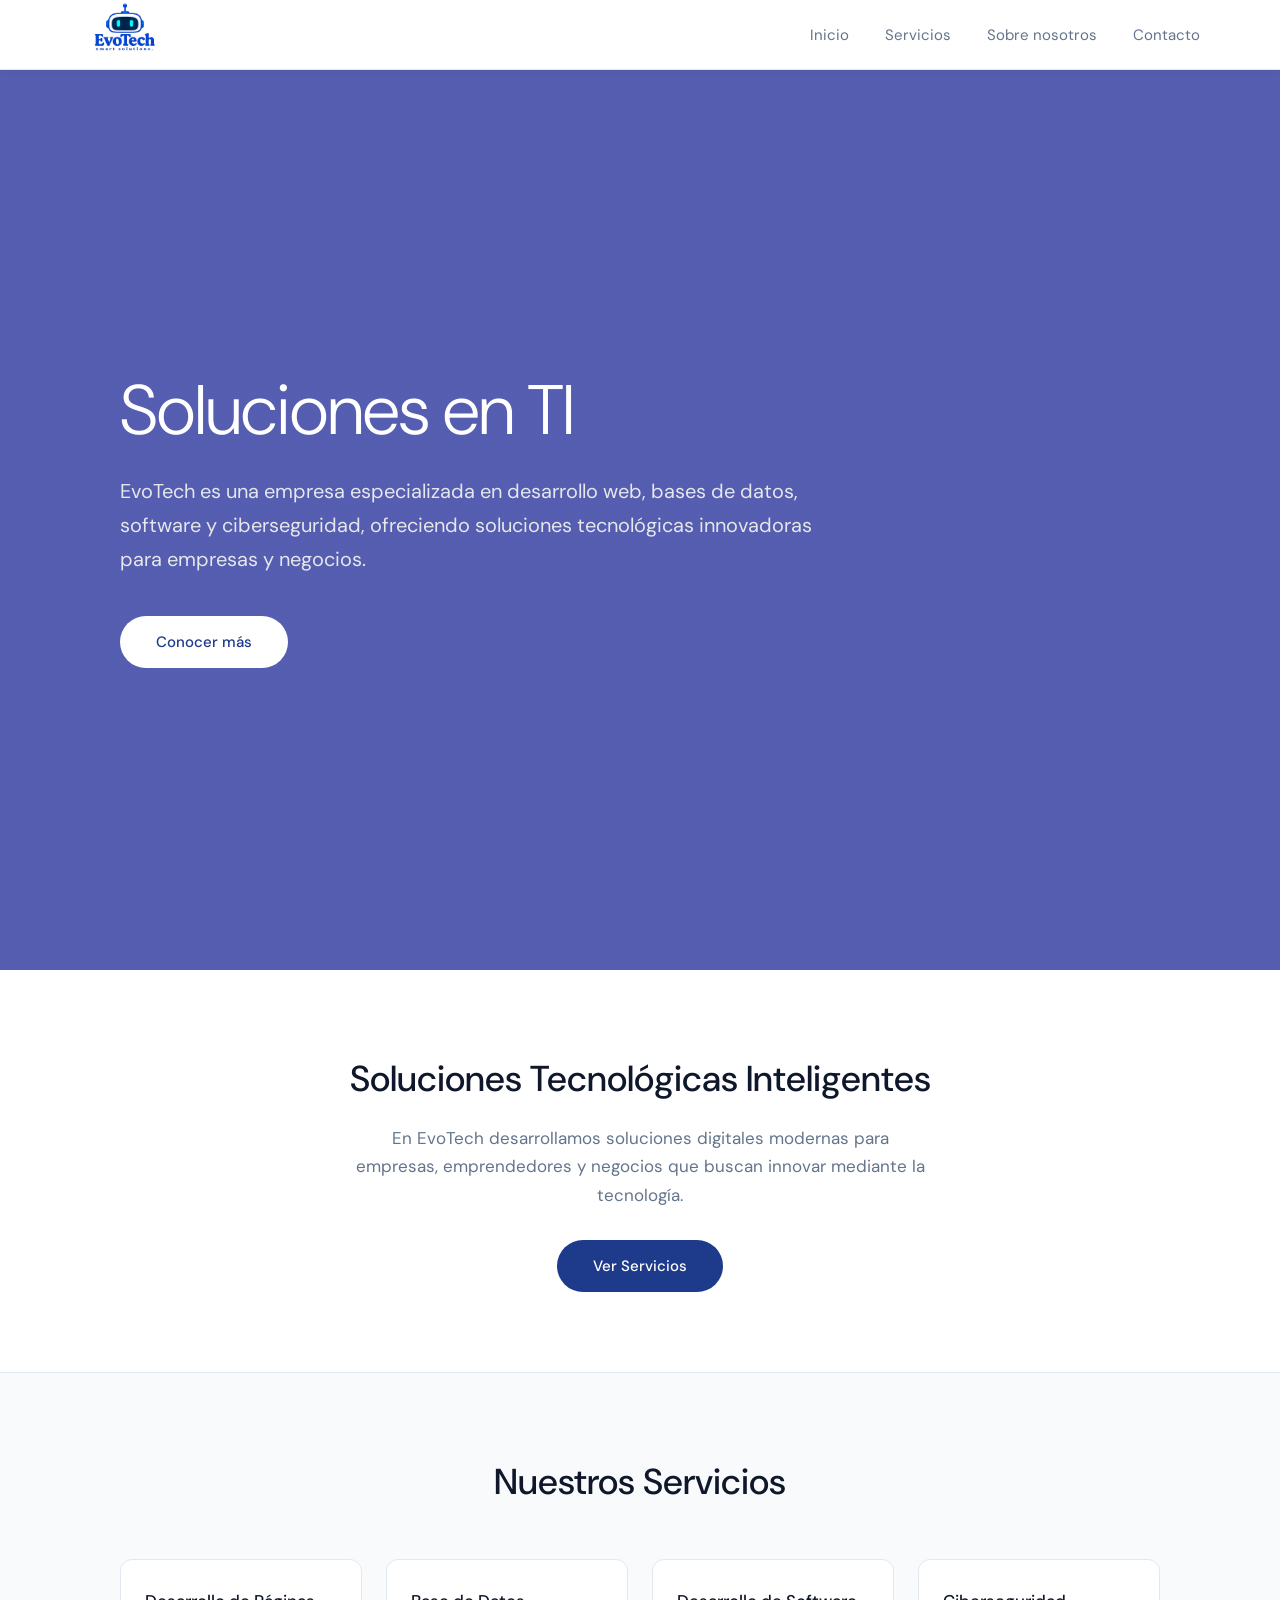
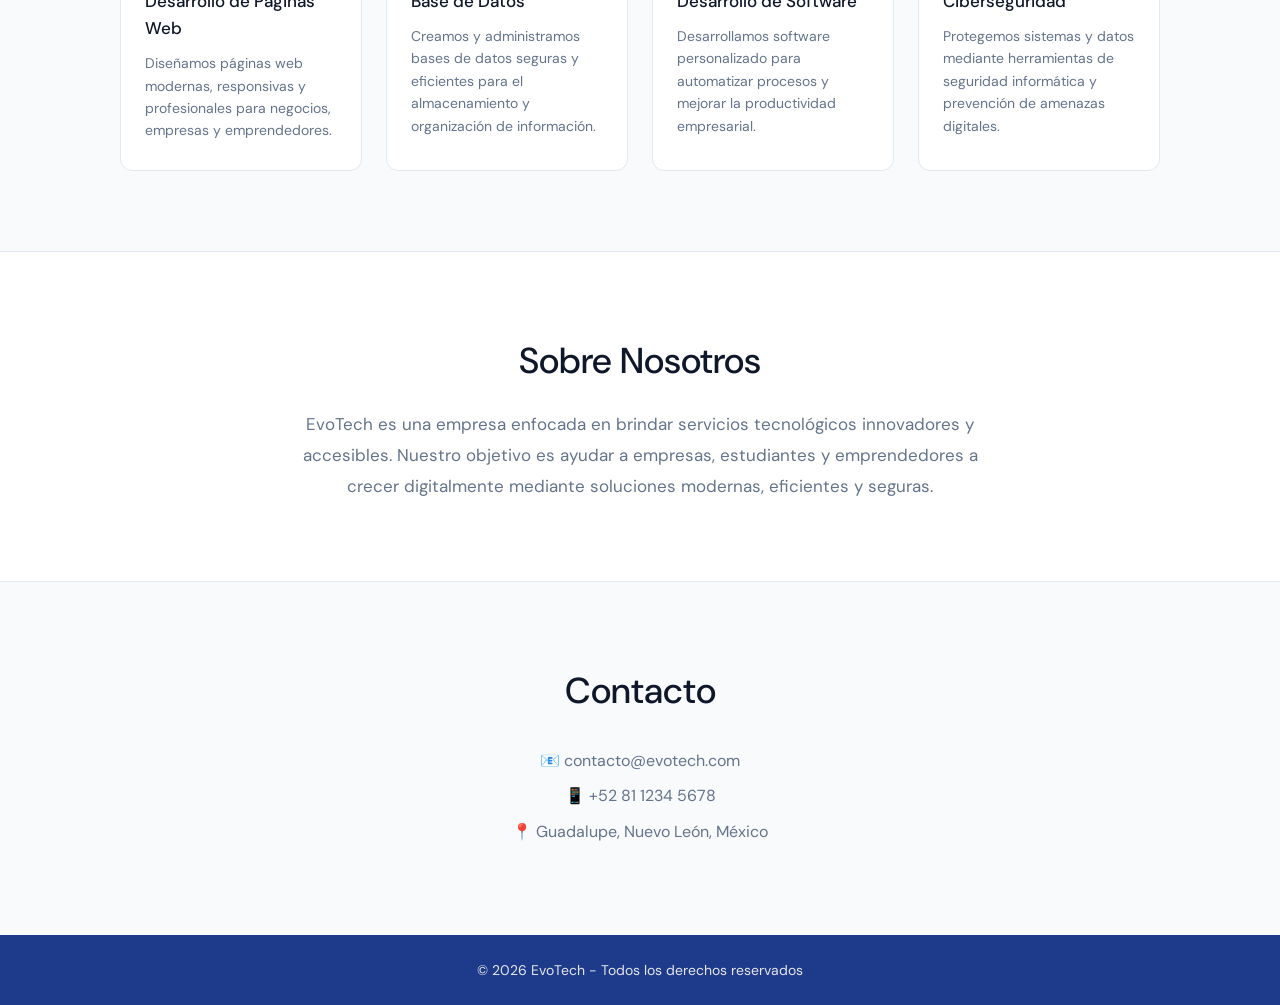
==== index.html @ 677577ac "Primer commit" ====
<!DOCTYPE html>
<html lang="es-MX">
<head>
  <meta charset="UTF-8">
  <meta name="viewport" content="width=device-width, initial-scale=1.0">
  <link rel="preconnect" href="https://fonts.googleapis.com">
  <link href="https://fonts.googleapis.com/css2?family=DM+Sans:wght@300;400;500&family=Space+Mono:wght@400;700&display=swap" rel="stylesheet">
  <link rel="stylesheet" href="styles.css">
  <title>EvoTech</title>
</head>

<body>

  <header>
    <div class="logo">
      <img src="imagenes/logo.png" alt="Logo de EvoTech">
    </div>
    <nav aria-label="Navegación principal">
      <ul>
        <li><a href="#">Inicio</a></li>
        <li><a href="#servicios">Servicios</a></li>
        <li><a href="#nosotros">Sobre nosotros</a></li>
        <li><a href="contacto.html">Contacto</a></li>
      </ul>
    </nav>
  </header>

  <!-- HERO -->
  <section class="hero">
    <div class="hero-content">
      <h1>Soluciones en TI</h1>
      <p>
        EvoTech es una empresa especializada en desarrollo web,
        bases de datos, software y ciberseguridad, ofreciendo
        soluciones tecnológicas innovadoras para empresas y negocios.
      </p>
      <a href="#servicios" class="btn">Conocer más</a>
    </div>
  </section>

  <!-- INTRO -->
  <section class="intro">
    <h2>Soluciones Tecnológicas Inteligentes</h2>
    <p>
      En EvoTech desarrollamos soluciones digitales modernas para empresas,
      emprendedores y negocios que buscan innovar mediante la tecnología.
    </p>
    <a href="#servicios" class="btn">Ver Servicios</a>
  </section>

  <!-- SERVICIOS -->
  <section class="services" id="servicios">
    <h2>Nuestros Servicios</h2>
    <div class="cards">

      <div class="card">
        <h3>Desarrollo de Páginas Web</h3>
        <p>
          Diseñamos páginas web modernas, responsivas y profesionales
          para negocios, empresas y emprendedores.
        </p>
      </div>

      <div class="card">
        <h3>Base de Datos</h3>
        <p>
          Creamos y administramos bases de datos seguras y eficientes
          para el almacenamiento y organización de información.
        </p>
      </div>

      <div class="card">
        <h3>Desarrollo de Software</h3>
        <p>
          Desarrollamos software personalizado para automatizar procesos
          y mejorar la productividad empresarial.
        </p>
      </div>

      <div class="card">
        <h3>Ciberseguridad</h3>
        <p>
          Protegemos sistemas y datos mediante herramientas de seguridad
          informática y prevención de amenazas digitales.
        </p>
      </div>

    </div>
  </section>

  <!-- SOBRE NOSOTROS -->
  <section class="about" id="nosotros">
    <h2>Sobre Nosotros</h2>
    <p>
      EvoTech es una empresa enfocada en brindar servicios tecnológicos
      innovadores y accesibles. Nuestro objetivo es ayudar a empresas,
      estudiantes y emprendedores a crecer digitalmente mediante soluciones
      modernas, eficientes y seguras.
    </p>
  </section>

  <!-- CONTACTO -->
  <section class="contact" id="contacto">
    <h2>Contacto</h2>
    <p>📧 contacto@evotech.com</p>
    <p>📱 +52 81 1234 5678</p>
    <p>📍 Guadalupe, Nuevo León, México</p>
  </section>

  <footer>
    <p>© 2026 EvoTech - Todos los derechos reservados</p>
  </footer>

</body>
</html>
---- styles.css ----
/* ══════════════════════════════
   VARIABLES
══════════════════════════════ */
:root {
  --brand:            #2563eb;
  --brand-dark:       #1e3a8a;
  --brand-sky:        #0ea5e9;
  --text-main:        #0f172a;
  --text-muted:       #64748b;
  --border:           #e2e8f0;
  --bg-page:          #f8fafc;
  --bg-card:          #ffffff;
  --transition-base:  background 0.3s, color 0.3s, transform 0.3s;
}

/* ══════════════════════════════
   RESET
══════════════════════════════ */
*, *::before, *::after {
  margin: 0;
  padding: 0;
  box-sizing: border-box;
}

body {
  font-family: 'DM Sans', 'Segoe UI', sans-serif;
  background: var(--bg-page);
  color: var(--text-main);
  line-height: 1.6;
  overflow-x: hidden;
}

/* ══════════════════════════════
   HEADER / NAV
══════════════════════════════ */
header {
  width: 100%;
  height: 70px;
  background: #fff;
  border-bottom: 1px solid var(--border);
  display: flex;
  align-items: center;
  justify-content: space-between;
  padding: 0 80px;
  position: sticky;
  top: 0;
  z-index: 200;
  box-shadow: 0 1px 8px rgba(0, 0, 0, 0.06);
}

.logo img {
  height: 90px;
}

nav {
  margin-left: auto;
}

nav ul {
  display: flex;
  align-items: center;
  gap: 36px;
  list-style: none;
}

nav ul li a {
  text-decoration: none;
  color: var(--text-muted);
  font-size: 15px;
  font-weight: 400;
  transition: var(--transition-base);
}

nav ul li a:hover {
  color: var(--brand);
}

/* ══════════════════════════════
   HERO
══════════════════════════════ */
.hero {
  width: 100%;
  height: 100vh;
  background:
    linear-gradient(rgba(30, 41, 150, 0.75),
    rgba(30, 41, 150, 0.75)),
    url("https://images.unsplash.com/photo-1516321318423-f06f85e504b3?q=80&w=1600");
  background-size: cover;
  background-position: center;
  display: flex;
  align-items: center;
  padding-left: 120px;
  color: white;
}

.hero-content {
  max-width: 700px;
}

.hero-content h1 {
  font-size: 70px;
  font-weight: 300;
  margin-bottom: 25px;
  line-height: 1.1;
}

.hero-content p {
  font-size: 20px;
  line-height: 1.7;
  color: #e5e7eb;
}

/* ══════════════════════════════
   BOTÓN
══════════════════════════════ */
.btn {
  display: inline-block;
  margin-top: 40px;
  padding: 14px 36px;
  background: var(--bg-card);
  color: var(--brand-dark);
  text-decoration: none;
  border-radius: 50px;
  font-weight: 500;
  font-size: 15px;
  transition: var(--transition-base);
}

.btn:hover {
  background: var(--brand-sky);
  color: white;
  transform: scale(1.04);
}

/* ══════════════════════════════
   INTRO
══════════════════════════════ */
.intro {
  text-align: center;
  padding: 80px 40px;
  background: var(--bg-card);
  border-bottom: 1px solid var(--border);
}

.intro h2 {
  font-size: 36px;
  font-weight: 500;
  color: var(--text-main);
  margin-bottom: 16px;
}

.intro p {
  font-size: 17px;
  color: var(--text-muted);
  max-width: 580px;
  margin: 0 auto 30px;
  line-height: 1.7;
}

.intro .btn {
  background: var(--brand-dark);
  color: var(--bg-card);
  margin-top: 0;
}

.intro .btn:hover {
  background: var(--brand);
  color: white;
}

/* ══════════════════════════════
   SERVICIOS
══════════════════════════════ */
.services {
  padding: 80px 120px;
  background: var(--bg-page);
}

.services h2 {
  font-size: 36px;
  font-weight: 500;
  text-align: center;
  color: var(--text-main);
  margin-bottom: 48px;
}

.cards {
  display: grid;
  grid-template-columns: repeat(auto-fit, minmax(220px, 1fr));
  gap: 24px;
}

.card {
  background: var(--bg-card);
  border: 1px solid var(--border);
  border-radius: 12px;
  padding: 28px 24px;
  transition: var(--transition-base), border-color 0.3s;
}

.card:hover {
  border-color: var(--brand);
  transform: translateY(-4px);
}

.card h3 {
  font-size: 17px;
  font-weight: 500;
  color: var(--text-main);
  margin-bottom: 10px;
}

.card p {
  font-size: 14px;
  color: var(--text-muted);
  line-height: 1.6;
}

/* ══════════════════════════════
   ABOUT
══════════════════════════════ */
.about {
  padding: 80px 120px;
  background: var(--bg-card);
  text-align: center;
  border-top: 1px solid var(--border);
  border-bottom: 1px solid var(--border);
}

.about h2 {
  font-size: 36px;
  font-weight: 500;
  color: var(--text-main);
  margin-bottom: 20px;
}

.about p {
  font-size: 17px;
  color: var(--text-muted);
  max-width: 680px;
  margin: 0 auto;
  line-height: 1.8;
}

/* ══════════════════════════════
   CONTACTO
══════════════════════════════ */
.contact {
  padding: 80px 120px;
  background: var(--bg-page);
  text-align: center;
}

.contact h2 {
  font-size: 36px;
  font-weight: 500;
  color: var(--text-main);
  margin-bottom: 28px;
}

.contact p {
  font-size: 16px;
  color: var(--text-muted);
  margin-bottom: 10px;
}

/* ══════════════════════════════
   FOOTER
══════════════════════════════ */
footer {
  background: var(--brand-dark);
  color: #e5e7eb;
  text-align: center;
  padding: 24px;
  font-size: 14px;
}

/* ══════════════════════════════
   RESPONSIVE
══════════════════════════════ */
@media (max-width: 900px) {

  header {
    height: auto;
    flex-direction: column;
    padding: 16px 20px;
    gap: 12px;
  }

  nav {
    margin-left: 0;
  }

  nav ul {
    gap: 20px;
    flex-wrap: wrap;
    justify-content: center;
  }

  .hero {
    padding: 40px 24px;
    text-align: center;
    justify-content: center;
  }

  .hero-content h1 {
    font-size: 42px;
  }

  .hero-content p {
    font-size: 17px;
  }

  .intro {
    padding: 60px 24px;
  }

  .services,
  .about,
  .contact {
    padding: 60px 24px;
  }

  .services h2,
  .about h2,
  .contact h2 {
    font-size: 28px;
  }
}
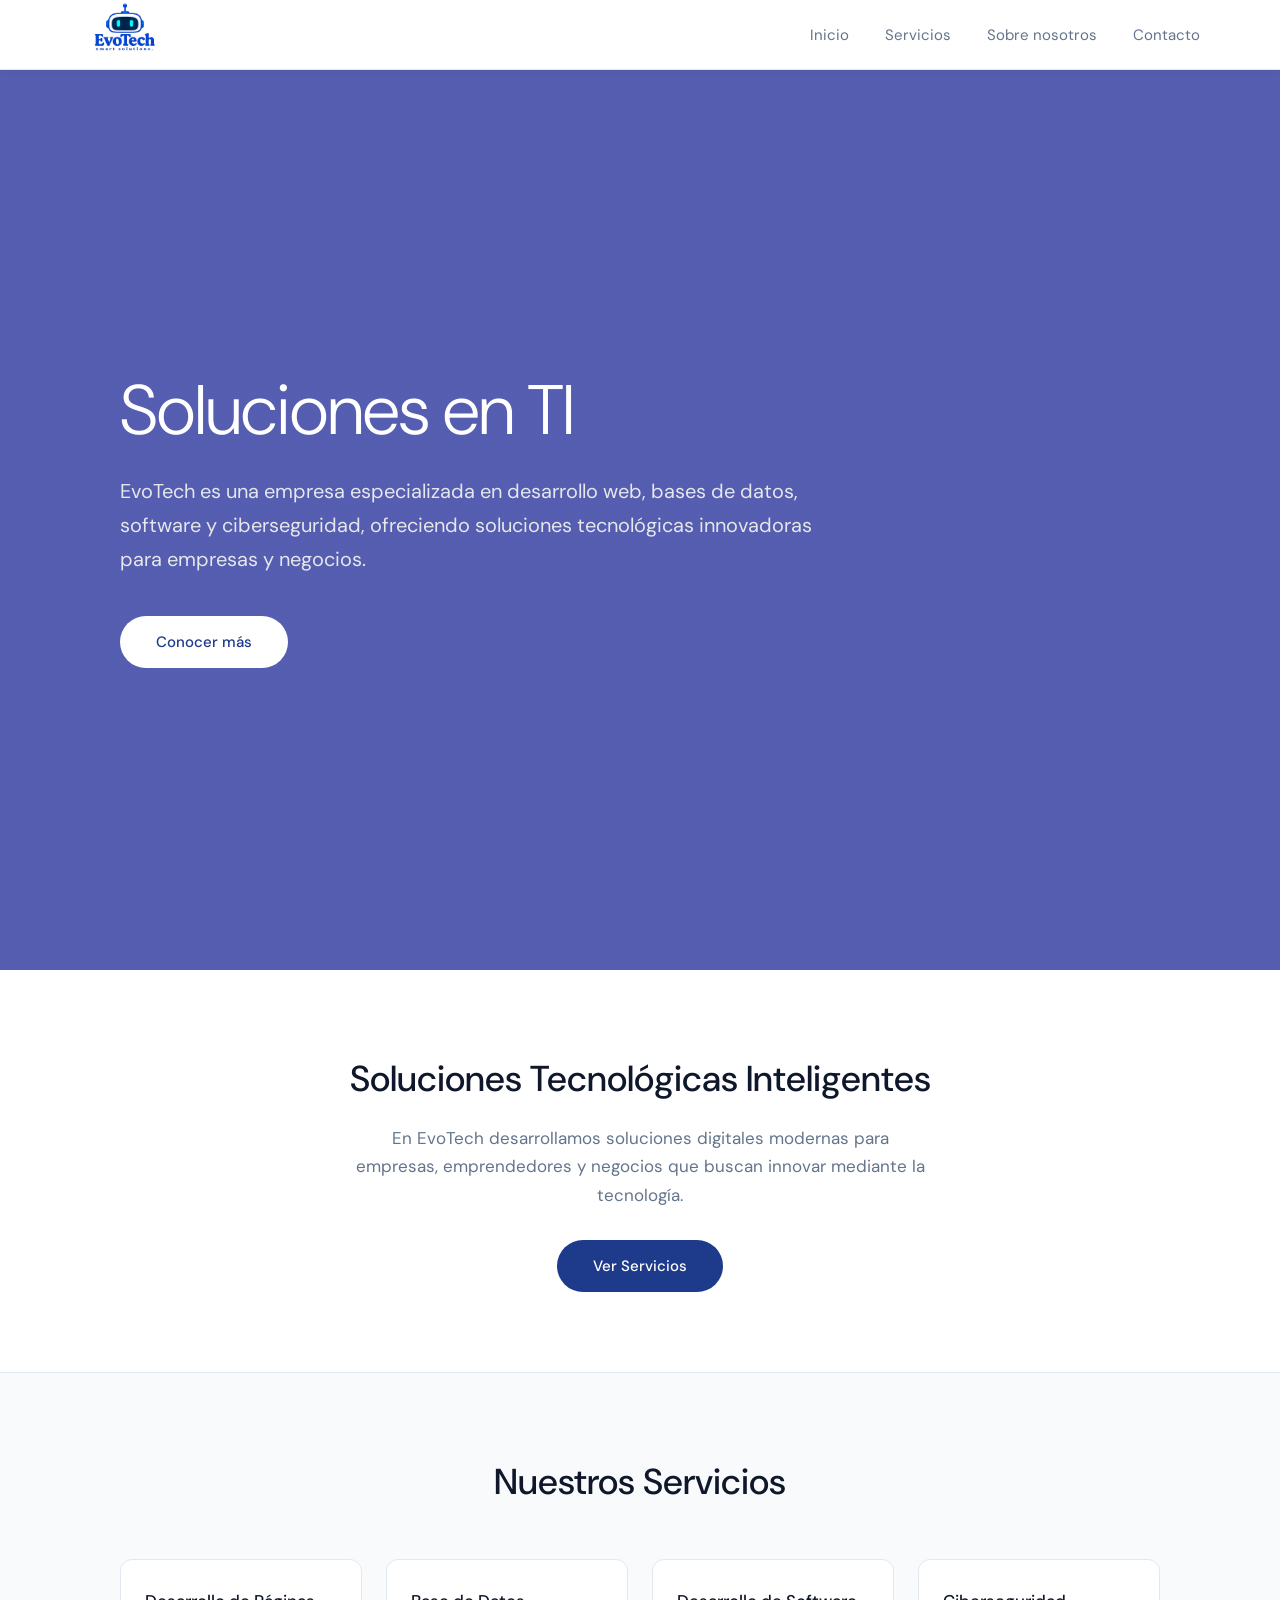
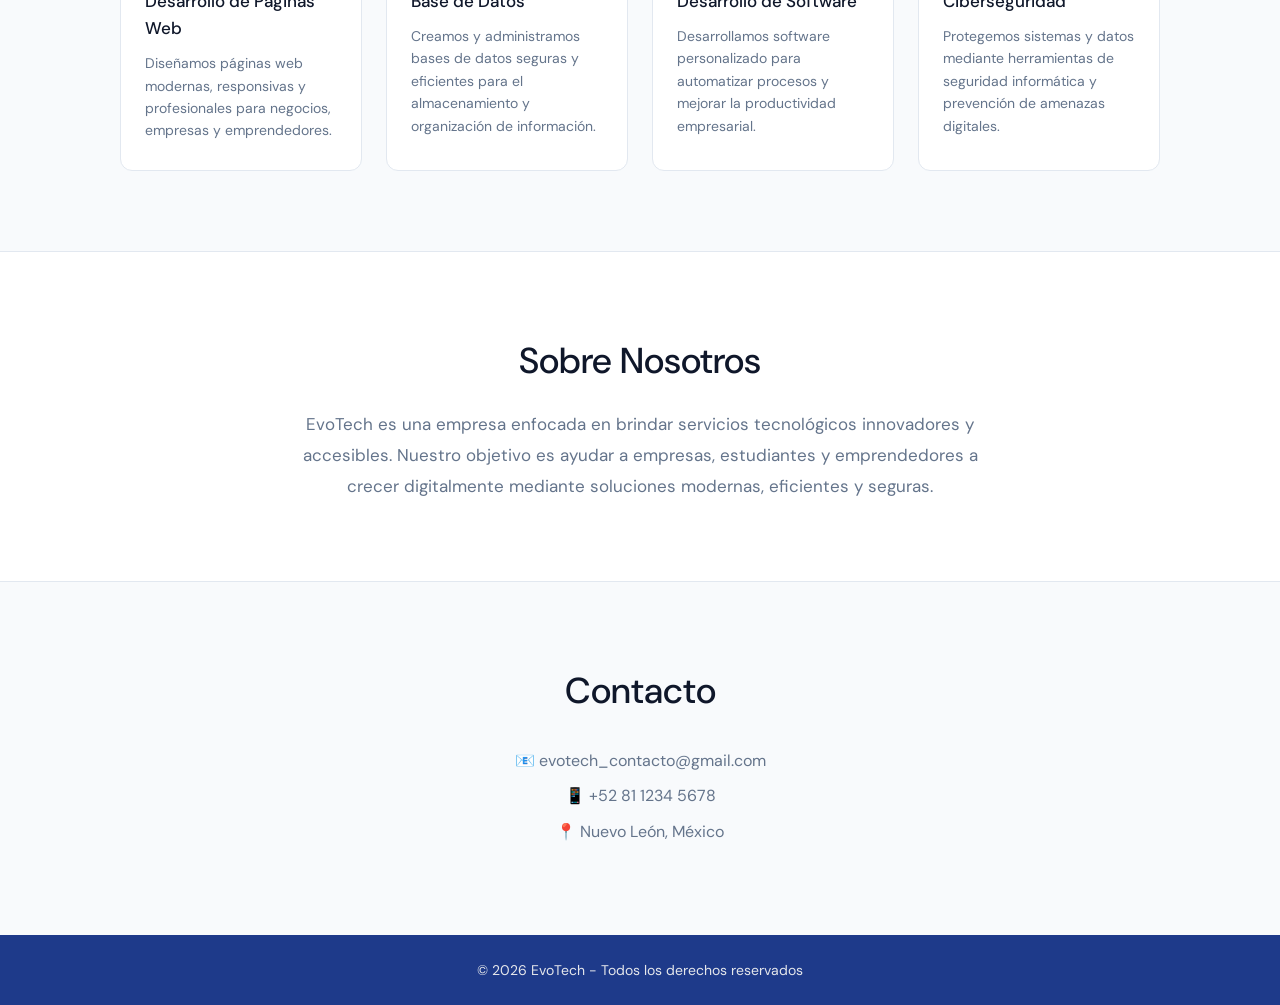
==== commit a456fba3: "Segundo commit" ====
--- a/index.html
+++ b/index.html
@@ -17,9 +17,9 @@
     </div>
     <nav aria-label="Navegación principal">
       <ul>
-        <li><a href="#">Inicio</a></li>
-        <li><a href="#servicios">Servicios</a></li>
-        <li><a href="#nosotros">Sobre nosotros</a></li>
+        <li><a href="index.html">Inicio</a></li>
+        <li><a href="servicios.html">Servicios</a></li>
+        <li><a href="nosotros.html">Sobre nosotros</a></li>
         <li><a href="contacto.html">Contacto</a></li>
       </ul>
     </nav>
@@ -38,7 +38,6 @@
     </div>
   </section>
 
-  <!-- INTRO -->
   <section class="intro">
     <h2>Soluciones Tecnológicas Inteligentes</h2>
     <p>
@@ -48,7 +47,6 @@
     <a href="#servicios" class="btn">Ver Servicios</a>
   </section>
 
-  <!-- SERVICIOS -->
   <section class="services" id="servicios">
     <h2>Nuestros Servicios</h2>
     <div class="cards">
@@ -88,7 +86,6 @@
     </div>
   </section>
 
-  <!-- SOBRE NOSOTROS -->
   <section class="about" id="nosotros">
     <h2>Sobre Nosotros</h2>
     <p>
@@ -99,12 +96,11 @@
     </p>
   </section>
 
-  <!-- CONTACTO -->
   <section class="contact" id="contacto">
     <h2>Contacto</h2>
-    <p>📧 contacto@evotech.com</p>
+    <p>📧 evotech_contacto@gmail.com</p>
     <p>📱 +52 81 1234 5678</p>
-    <p>📍 Guadalupe, Nuevo León, México</p>
+    <p>📍 Nuevo León, México</p>
   </section>
 
   <footer>
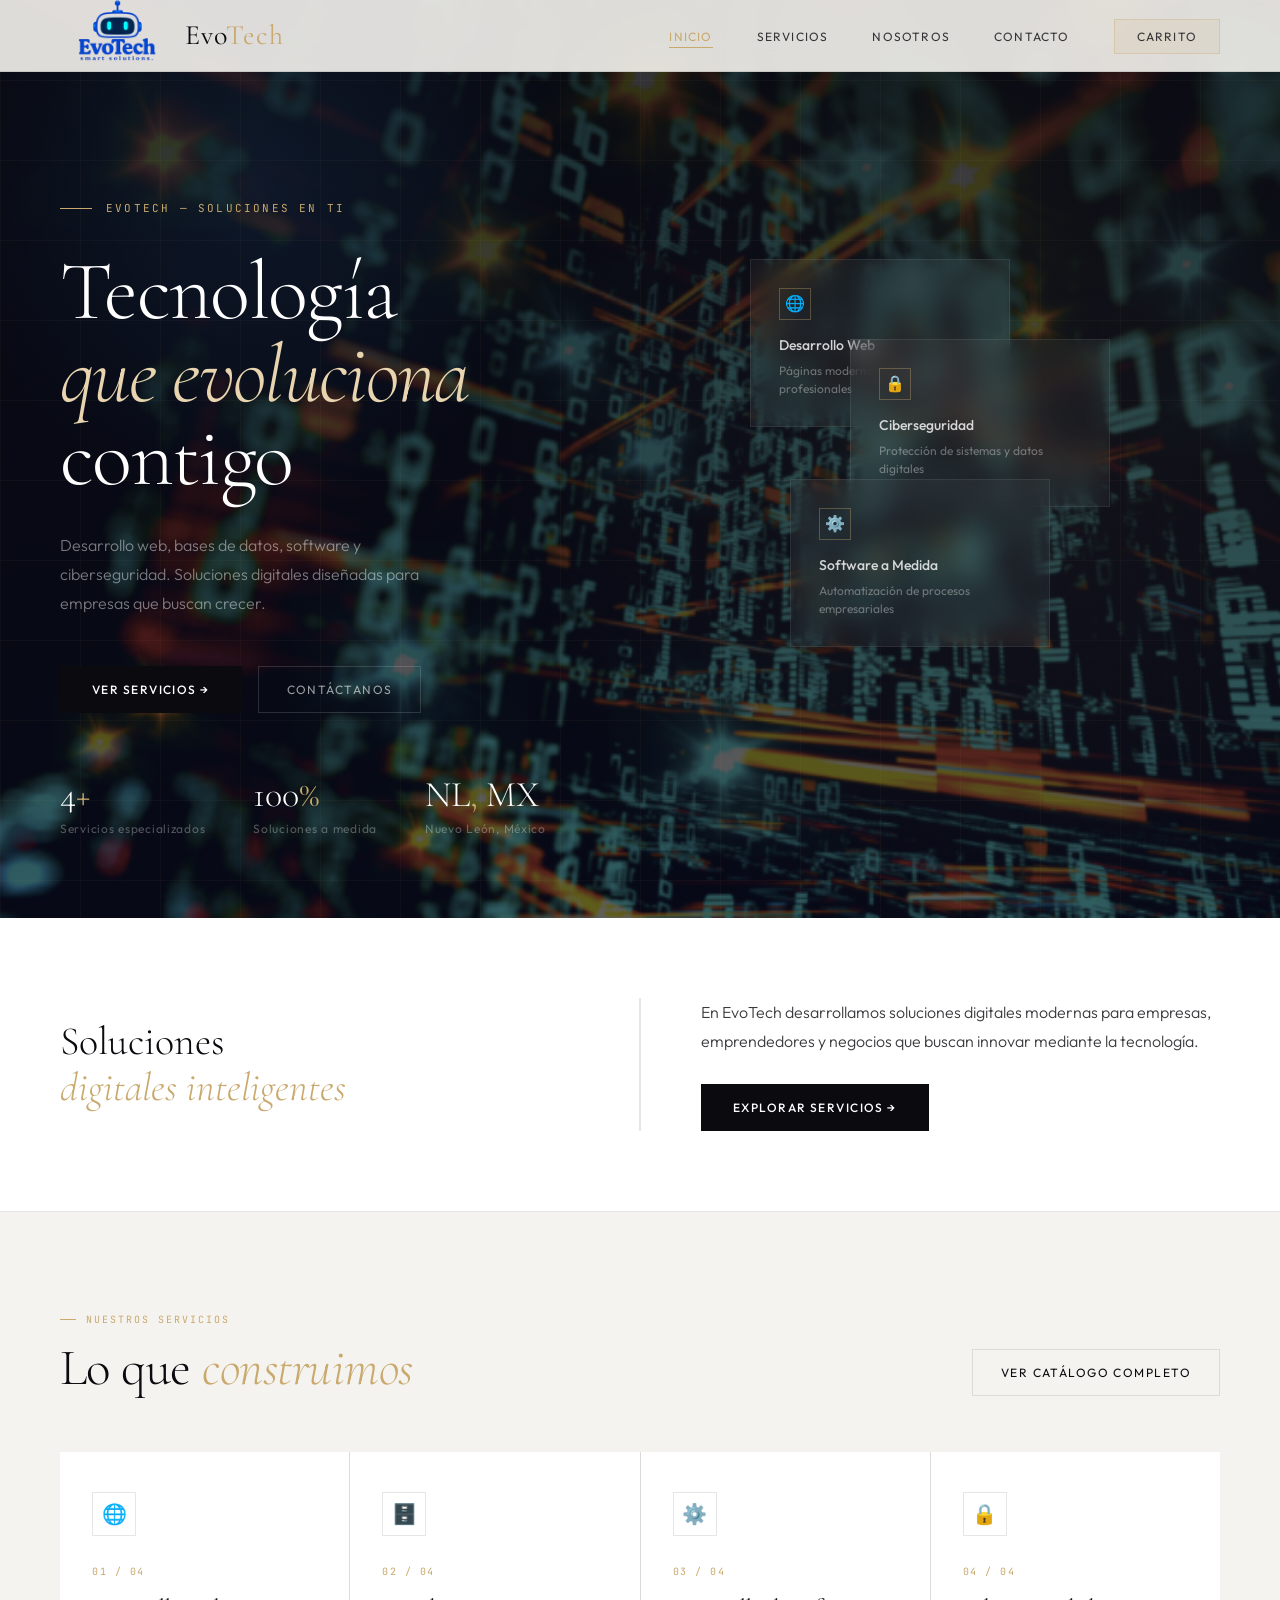
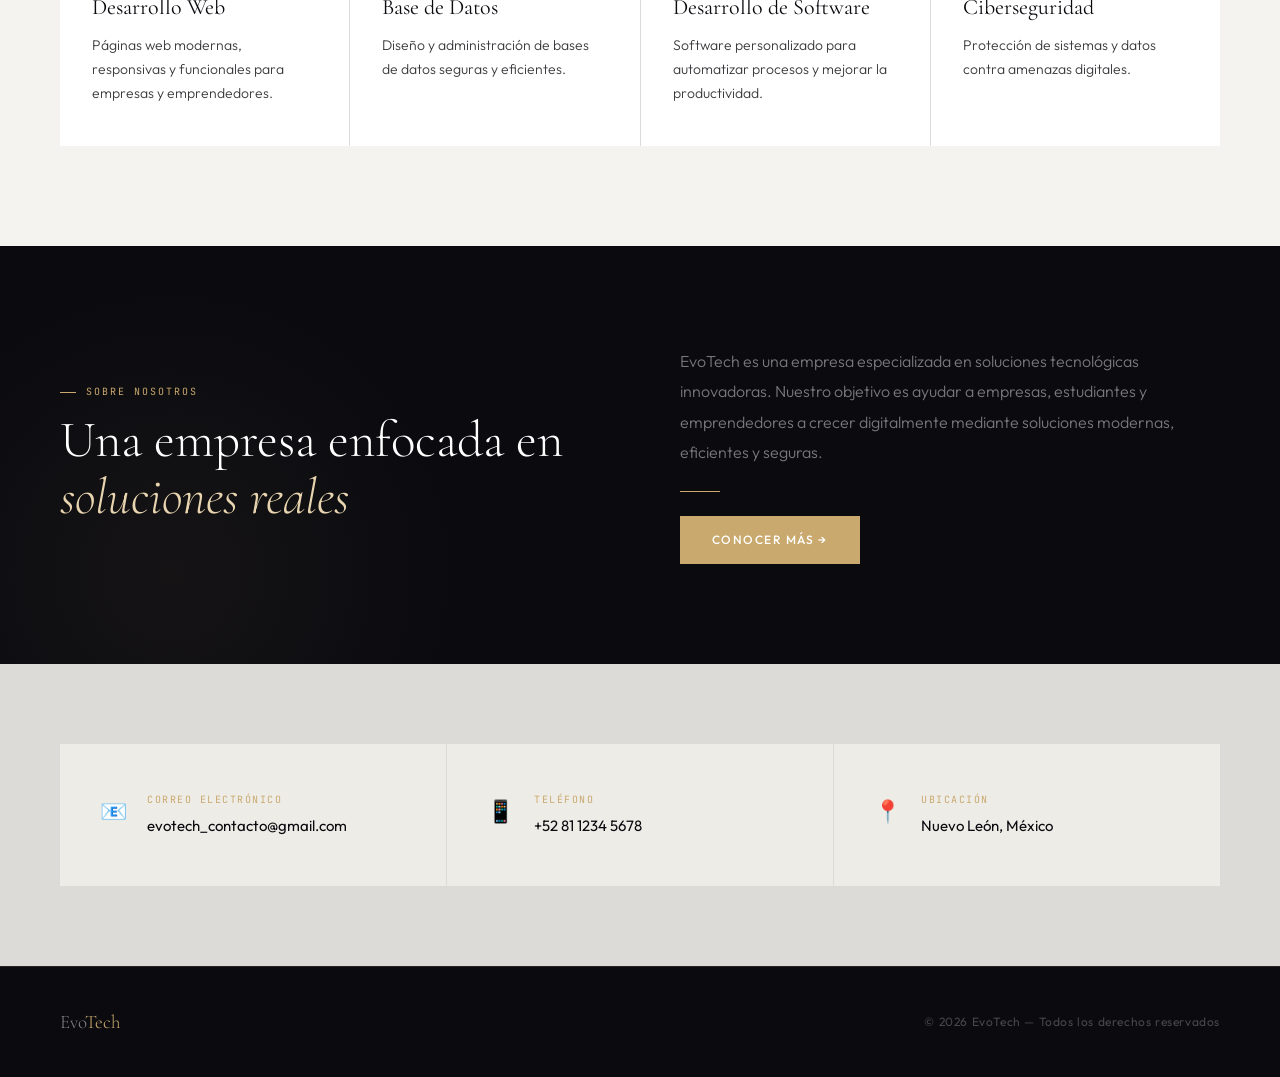
==== commit 9b268432: "Commit" ====
--- a/index.html
+++ b/index.html
@@ -3,109 +3,515 @@
 <head>
   <meta charset="UTF-8">
   <meta name="viewport" content="width=device-width, initial-scale=1.0">
+  <title>EvoTech — Soluciones en TI</title>
   <link rel="preconnect" href="https://fonts.googleapis.com">
-  <link href="https://fonts.googleapis.com/css2?family=DM+Sans:wght@300;400;500&family=Space+Mono:wght@400;700&display=swap" rel="stylesheet">
+  <link href="https://fonts.googleapis.com/css2?family=Cormorant+Garamond:ital,wght@0,300;0,400;0,500;1,300;1,400&family=Outfit:wght@300;400;500;600&family=JetBrains+Mono:wght@400;500&display=swap" rel="stylesheet">
   <link rel="stylesheet" href="styles.css">
-  <title>EvoTech</title>
+  <style>
+    .hero {
+      min-height: 100vh;
+      background: var(--ink);
+      display: grid;
+      grid-template-columns: 1fr 1fr;
+      position: relative;
+      overflow: hidden;
+    }
+    .hero.hero-index {
+      background: linear-gradient(180deg, rgba(10,10,15,0.85), rgba(10,10,15,0.65)), url("imagenes/inicio.jpg") center/cover no-repeat;
+    }
+    .hero::before {
+      content: '';
+      position: absolute;
+      inset: 0;
+      background:
+        radial-gradient(ellipse 60% 80% at 80% 50%, rgba(201,169,110,0.06) 0%, transparent 70%),
+        radial-gradient(ellipse 40% 60% at 20% 20%, rgba(26,58,92,0.3) 0%, transparent 60%);
+      pointer-events: none;
+    }
+
+    .hero::after {
+      content: '';
+      position: absolute;
+      inset: 0;
+      background-image:
+        linear-gradient(rgba(201,169,110,0.04) 1px, transparent 1px),
+        linear-gradient(90deg, rgba(201,169,110,0.04) 1px, transparent 1px);
+      background-size: 80px 80px;
+      pointer-events: none;
+    }
+
+    .hero-left {
+      padding: 200px 60px 80px 60px;
+      display: flex;
+      flex-direction: column;
+      justify-content: center;
+      position: relative;
+      z-index: 2;
+    }
+
+    .hero-eyebrow {
+      font-family: var(--font-mono);
+      font-size: 11px;
+      letter-spacing: 0.2em;
+      text-transform: uppercase;
+      color: var(--gold);
+      margin-bottom: 32px;
+      display: flex;
+      align-items: center;
+      gap: 14px;
+      opacity: 0;
+      animation: fadeUp 0.8s var(--ease-out) 0.2s both;
+    }
+    .hero-eyebrow::before {
+      content: '';
+      display: inline-block;
+      width: 32px;
+      height: 1px;
+      background: var(--gold);
+    }
+
+    .hero h1 {
+      font-family: var(--font-display);
+      font-size: clamp(52px, 6.5vw, 96px);
+      font-weight: 300;
+      color: var(--white);
+      line-height: 1.0;
+      letter-spacing: -0.02em;
+      opacity: 0;
+      animation: fadeUp 0.9s var(--ease-out) 0.35s both;
+    }
+
+    .hero h1 em {
+      font-style: italic;
+      color: var(--gold-light);
+      display: block;
+    }
+
+    .hero-desc {
+      margin-top: 32px;
+      font-size: 16px;
+      font-weight: 300;
+      color: rgba(255,255,255,0.45);
+      max-width: 400px;
+      line-height: 1.8;
+      opacity: 0;
+      animation: fadeUp 0.9s var(--ease-out) 0.5s both;
+    }
+
+    .hero-actions {
+      margin-top: 48px;
+      display: flex;
+      gap: 16px;
+      align-items: center;
+      opacity: 0;
+      animation: fadeUp 0.9s var(--ease-out) 0.65s both;
+    }
+
+    .hero-stats {
+      margin-top: auto;
+      padding-top: 64px;
+      display: flex;
+      gap: 48px;
+      opacity: 0;
+      animation: fadeUp 0.9s var(--ease-out) 0.8s both;
+    }
+
+    .hero-stat-num {
+      font-family: var(--font-display);
+      font-size: 36px;
+      font-weight: 300;
+      color: var(--white);
+      line-height: 1;
+    }
+    .hero-stat-num span { color: var(--gold); }
+    .hero-stat-label {
+      font-size: 12px;
+      color: rgba(255,255,255,0.3);
+      letter-spacing: 0.06em;
+      margin-top: 6px;
+    }
+
+    .hero-right {
+      position: relative;
+      z-index: 2;
+      display: flex;
+      align-items: center;
+      justify-content: center;
+      padding: 120px 60px 80px 0;
+    }
+
+    .hero-cards {
+      position: relative;
+      width: 360px;
+      height: 440px;
+    }
+
+    .hero-card {
+      position: absolute;
+      background: rgba(255,255,255,0.04);
+      border: 1px solid rgba(255,255,255,0.08);
+      backdrop-filter: blur(12px);
+      padding: 28px;
+      width: 260px;
+      animation: floatCard 4s ease-in-out infinite;
+    }
+    .hero-card:nth-child(1) { top: 0; left: 0; animation-delay: 0s; }
+    .hero-card:nth-child(2) { top: 80px; left: 100px; animation-delay: 0.5s; }
+    .hero-card:nth-child(3) { top: 220px; left: 40px; animation-delay: 1s; }
+
+    @keyframes floatCard {
+      0%, 100% { transform: translateY(0); }
+      50% { transform: translateY(-8px); }
+    }
+
+    .hero-card-icon {
+      width: 32px;
+      height: 32px;
+      border: 1px solid var(--border-gold);
+      display: flex;
+      align-items: center;
+      justify-content: center;
+      margin-bottom: 14px;
+      font-size: 16px;
+    }
+    .hero-card h4 {
+      font-size: 14px;
+      font-weight: 500;
+      color: rgba(255,255,255,0.8);
+      margin-bottom: 6px;
+    }
+    .hero-card p {
+      font-size: 12px;
+      color: rgba(255,255,255,0.35);
+      line-height: 1.5;
+    }
+
+    .intro-strip {
+      background: var(--white);
+      padding: 80px 60px;
+      display: grid;
+      grid-template-columns: 1fr 2px 1fr;
+      gap: 60px;
+      align-items: center;
+      border-bottom: 1px solid var(--border);
+    }
+    .strip-divider { background: var(--border); height: 100%; }
+    .intro-strip h2 {
+      font-family: var(--font-display);
+      font-size: 40px;
+      font-weight: 300;
+      line-height: 1.15;
+      color: var(--ink);
+    }
+    .intro-strip h2 em { font-style: italic; color: var(--gold); }
+    .intro-strip p {
+      font-size: 16px;
+      font-weight: 300;
+      color: var(--ink-80);
+      line-height: 1.8;
+      margin-bottom: 28px;
+    }
+
+    .services-section {
+      padding: 100px 60px;
+      background: var(--canvas);
+    }
+    .services-header {
+      display: flex;
+      align-items: flex-end;
+      justify-content: space-between;
+      margin-bottom: 56px;
+    }
+    .services-grid {
+      display: grid;
+      grid-template-columns: repeat(4, 1fr);
+      gap: 1px;
+      background: var(--border);
+    }
+    .svc-card {
+      background: var(--white);
+      padding: 40px 32px;
+      position: relative;
+      overflow: hidden;
+      transition: all 0.4s var(--ease-out);
+    }
+    .svc-card::after {
+      content: '';
+      position: absolute;
+      bottom: 0; left: 0;
+      width: 0; height: 2px;
+      background: var(--gold);
+      transition: width 0.4s var(--ease-out);
+    }
+    .svc-card:hover { background: var(--ink); }
+    .svc-card:hover::after { width: 100%; }
+    .svc-card:hover .svc-num { color: var(--gold); }
+    .svc-card:hover .svc-title { color: var(--white); }
+    .svc-card:hover .svc-desc { color: rgba(255,255,255,0.4); }
+    .svc-card:hover .svc-icon { border-color: rgba(201,169,110,0.3); background: rgba(201,169,110,0.1); }
+
+    .svc-icon {
+      width: 44px; height: 44px;
+      border: 1px solid var(--border);
+      display: flex; align-items: center; justify-content: center;
+      font-size: 20px; margin-bottom: 28px;
+      transition: all 0.4s;
+    }
+    .svc-num {
+      font-family: var(--font-mono);
+      font-size: 10px; color: var(--gold);
+      letter-spacing: 0.15em; margin-bottom: 14px;
+      transition: color 0.4s;
+    }
+    .svc-title {
+      font-family: var(--font-display);
+      font-size: 22px; font-weight: 400;
+      color: var(--ink); margin-bottom: 14px;
+      line-height: 1.2; transition: color 0.4s;
+    }
+    .svc-desc {
+      font-size: 14px; font-weight: 300;
+      color: var(--ink-80); line-height: 1.7;
+      transition: color 0.4s;
+    }
+
+    .about-banner {
+      background: var(--ink);
+      padding: 100px 60px;
+      display: grid;
+      grid-template-columns: 1fr 1fr;
+      gap: 80px;
+      align-items: center;
+      position: relative;
+      overflow: hidden;
+    }
+    .about-banner::before {
+      content: '';
+      position: absolute;
+      bottom: -50%; left: -10%;
+      width: 600px; height: 600px;
+      background: radial-gradient(circle, rgba(201,169,110,0.06) 0%, transparent 70%);
+      pointer-events: none;
+    }
+    .about-banner h2 {
+      font-family: var(--font-display);
+      font-size: clamp(36px, 4vw, 60px);
+      font-weight: 300;
+      color: var(--white);
+      line-height: 1.1;
+      position: relative;
+    }
+    .about-banner h2 em { font-style: italic; color: var(--gold-light); }
+    .about-right p {
+      font-size: 16px; font-weight: 300;
+      color: rgba(255,255,255,0.45);
+      line-height: 1.9; margin-bottom: 24px;
+    }
+    .about-divider {
+      width: 40px; height: 1px; background: var(--gold); margin: 24px 0;
+    }
+
+    .contact-strip {
+      background: var(--canvas-2);
+      padding: 80px 60px;
+      display: grid;
+      grid-template-columns: 1fr 1fr 1fr;
+      gap: 1px;
+      background: var(--border);
+    }
+    .contact-item-box {
+      background: var(--canvas-2);
+      padding: 48px 40px;
+      display: flex;
+      align-items: flex-start;
+      gap: 20px;
+    }
+    .contact-item-icon {
+      font-size: 22px;
+      margin-top: 2px;
+      flex-shrink: 0;
+    }
+    .contact-item-label {
+      font-family: var(--font-mono);
+      font-size: 10px; letter-spacing: 0.15em;
+      text-transform: uppercase; color: var(--gold);
+      margin-bottom: 6px;
+    }
+    .contact-item-val {
+      font-size: 15px; color: var(--ink);
+      font-weight: 400;
+    }
+
+    @media (max-width: 1100px) {
+      .services-grid { grid-template-columns: 1fr 1fr; }
+    }
+    @media (max-width: 900px) {
+      .hero { grid-template-columns: 1fr; }
+      .hero-right { display: none; }
+      .hero-left { padding: 140px 24px 60px; }
+      .intro-strip { grid-template-columns: 1fr; padding: 60px 24px; }
+      .strip-divider { display: none; }
+      .services-section { padding: 60px 24px; }
+      .services-header { flex-direction: column; align-items: flex-start; gap: 20px; }
+      .about-banner { grid-template-columns: 1fr; padding: 60px 24px; gap: 40px; }
+      .contact-strip { grid-template-columns: 1fr; }
+    }
+    @media (max-width: 640px) {
+      .services-grid { grid-template-columns: 1fr; }
+    }
+  </style>
 </head>
-
 <body>
 
-  <header>
-    <div class="logo">
-      <img src="imagenes/logo.png" alt="Logo de EvoTech">
-    </div>
-    <nav aria-label="Navegación principal">
-      <ul>
-        <li><a href="index.html">Inicio</a></li>
-        <li><a href="servicios.html">Servicios</a></li>
-        <li><a href="nosotros.html">Sobre nosotros</a></li>
-        <li><a href="contacto.html">Contacto</a></li>
-      </ul>
-    </nav>
-  </header>
-
-  <!-- HERO -->
-  <section class="hero">
-    <div class="hero-content">
-      <h1>Soluciones en TI</h1>
-      <p>
-        EvoTech es una empresa especializada en desarrollo web,
-        bases de datos, software y ciberseguridad, ofreciendo
-        soluciones tecnológicas innovadoras para empresas y negocios.
-      </p>
-      <a href="#servicios" class="btn">Conocer más</a>
-    </div>
-  </section>
-
-  <section class="intro">
-    <h2>Soluciones Tecnológicas Inteligentes</h2>
-    <p>
-      En EvoTech desarrollamos soluciones digitales modernas para empresas,
-      emprendedores y negocios que buscan innovar mediante la tecnología.
+<nav class="nav">
+  <a href="index.html" class="nav-logo">
+    <img src="imagenes/logo.png" alt="EvoTech">
+    <span class="nav-wordmark">Evo<span>Tech</span></span>
+  </a>
+  <ul class="nav-links">
+    <li><a href="index.html" class="active">Inicio</a></li>
+    <li><a href="servicios.html">Servicios</a></li>
+    <li><a href="nosotros.html">Nosotros</a></li>
+    <li><a href="contacto.html">Contacto</a></li>
+    <li><a href="carrito.html" class="nav-cart-btn">Carrito</a></li>
+  </ul>
+</nav>
+
+<section class="hero hero-index">
+  <div class="hero-left">
+    <p class="hero-eyebrow">EvoTech — Soluciones en TI</p>
+    <h1>Tecnología<em>que evoluciona</em>contigo</h1>
+    <p class="hero-desc">
+      Desarrollo web, bases de datos, software y ciberseguridad.
+      Soluciones digitales diseñadas para empresas que buscan crecer.
     </p>
-    <a href="#servicios" class="btn">Ver Servicios</a>
-  </section>
-
-  <section class="services" id="servicios">
-    <h2>Nuestros Servicios</h2>
-    <div class="cards">
-
-      <div class="card">
-        <h3>Desarrollo de Páginas Web</h3>
-        <p>
-          Diseñamos páginas web modernas, responsivas y profesionales
-          para negocios, empresas y emprendedores.
-        </p>
+    <div class="hero-actions">
+      <a href="servicios.html" class="btn-dark">Ver servicios →</a>
+      <a href="contacto.html" class="btn-outline" style="color:rgba(255,255,255,0.6);border-color:rgba(255,255,255,0.15);">Contáctanos</a>
+    </div>
+    <div class="hero-stats">
+      <div>
+        <div class="hero-stat-num">4<span>+</span></div>
+        <div class="hero-stat-label">Servicios especializados</div>
       </div>
-
-      <div class="card">
-        <h3>Base de Datos</h3>
-        <p>
-          Creamos y administramos bases de datos seguras y eficientes
-          para el almacenamiento y organización de información.
-        </p>
+      <div>
+        <div class="hero-stat-num">100<span>%</span></div>
+        <div class="hero-stat-label">Soluciones a medida</div>
       </div>
-
-      <div class="card">
-        <h3>Desarrollo de Software</h3>
-        <p>
-          Desarrollamos software personalizado para automatizar procesos
-          y mejorar la productividad empresarial.
-        </p>
+      <div>
+        <div class="hero-stat-num">NL<span>,</span> MX</div>
+        <div class="hero-stat-label">Nuevo León, México</div>
       </div>
-
-      <div class="card">
-        <h3>Ciberseguridad</h3>
-        <p>
-          Protegemos sistemas y datos mediante herramientas de seguridad
-          informática y prevención de amenazas digitales.
-        </p>
+    </div>
+  </div>
+  <div class="hero-right">
+    <div class="hero-cards">
+      <div class="hero-card">
+        <div class="hero-card-icon">🌐</div>
+        <h4>Desarrollo Web</h4>
+        <p>Páginas modernas, responsivas y profesionales</p>
       </div>
-
-    </div>
-  </section>
-
-  <section class="about" id="nosotros">
-    <h2>Sobre Nosotros</h2>
-    <p>
-      EvoTech es una empresa enfocada en brindar servicios tecnológicos
-      innovadores y accesibles. Nuestro objetivo es ayudar a empresas,
-      estudiantes y emprendedores a crecer digitalmente mediante soluciones
-      modernas, eficientes y seguras.
-    </p>
-  </section>
-
-  <section class="contact" id="contacto">
-    <h2>Contacto</h2>
-    <p>📧 evotech_contacto@gmail.com</p>
-    <p>📱 +52 81 1234 5678</p>
-    <p>📍 Nuevo León, México</p>
-  </section>
-
-  <footer>
-    <p>© 2026 EvoTech - Todos los derechos reservados</p>
-  </footer>
+      <div class="hero-card">
+        <div class="hero-card-icon">🔒</div>
+        <h4>Ciberseguridad</h4>
+        <p>Protección de sistemas y datos digitales</p>
+      </div>
+      <div class="hero-card">
+        <div class="hero-card-icon">⚙️</div>
+        <h4>Software a Medida</h4>
+        <p>Automatización de procesos empresariales</p>
+      </div>
+    </div>
+  </div>
+</section>
+
+<div class="intro-strip">
+  <div>
+    <h2>Soluciones<br><em>digitales inteligentes</em></h2>
+  </div>
+  <div class="strip-divider"></div>
+  <div>
+    <p>En EvoTech desarrollamos soluciones digitales modernas para empresas, emprendedores y negocios que buscan innovar mediante la tecnología.</p>
+    <a href="servicios.html" class="btn-dark">Explorar servicios →</a>
+  </div>
+</div>
+
+<section class="services-section" id="servicios">
+  <div class="services-header">
+    <div>
+      <p class="sec-tag">Nuestros servicios</p>
+      <p class="sec-title">Lo que <em>construimos</em></p>
+    </div>
+    <a href="servicios.html" class="btn-outline">Ver catálogo completo</a>
+  </div>
+  <div class="services-grid">
+    <div class="svc-card fade-up">
+      <div class="svc-icon">🌐</div>
+      <p class="svc-num">01 / 04</p>
+      <h3 class="svc-title">Desarrollo Web</h3>
+      <p class="svc-desc">Páginas web modernas, responsivas y funcionales para empresas y emprendedores.</p>
+    </div>
+    <div class="svc-card fade-up">
+      <div class="svc-icon">🗄️</div>
+      <p class="svc-num">02 / 04</p>
+      <h3 class="svc-title">Base de Datos</h3>
+      <p class="svc-desc">Diseño y administración de bases de datos seguras y eficientes.</p>
+    </div>
+    <div class="svc-card fade-up">
+      <div class="svc-icon">⚙️</div>
+      <p class="svc-num">03 / 04</p>
+      <h3 class="svc-title">Desarrollo de Software</h3>
+      <p class="svc-desc">Software personalizado para automatizar procesos y mejorar la productividad.</p>
+    </div>
+    <div class="svc-card fade-up">
+      <div class="svc-icon">🔒</div>
+      <p class="svc-num">04 / 04</p>
+      <h3 class="svc-title">Ciberseguridad</h3>
+      <p class="svc-desc">Protección de sistemas y datos contra amenazas digitales.</p>
+    </div>
+  </div>
+</section>
+
+<section class="about-banner" id="nosotros">
+  <div>
+    <p class="sec-tag" style="color:var(--gold)">Sobre nosotros</p>
+    <h2>Una empresa enfocada en<br><em>soluciones reales</em></h2>
+  </div>
+  <div class="about-right">
+    <p>EvoTech es una empresa especializada en soluciones tecnológicas innovadoras. Nuestro objetivo es ayudar a empresas, estudiantes y emprendedores a crecer digitalmente mediante soluciones modernas, eficientes y seguras.</p>
+    <div class="about-divider"></div>
+    <a href="nosotros.html" class="btn-gold">Conocer más →</a>
+  </div>
+</section>
+
+<div class="contact-strip" id="contacto">
+  <div class="contact-item-box">
+    <span class="contact-item-icon">📧</span>
+    <div>
+      <p class="contact-item-label">Correo electrónico</p>
+      <p class="contact-item-val">evotech_contacto@gmail.com</p>
+    </div>
+  </div>
+  <div class="contact-item-box">
+    <span class="contact-item-icon">📱</span>
+    <div>
+      <p class="contact-item-label">Teléfono</p>
+      <p class="contact-item-val">+52 81 1234 5678</p>
+    </div>
+  </div>
+  <div class="contact-item-box">
+    <span class="contact-item-icon">📍</span>
+    <div>
+      <p class="contact-item-label">Ubicación</p>
+      <p class="contact-item-val">Nuevo León, México</p>
+    </div>
+  </div>
+</div>
+
+<footer class="site-footer">
+  <span class="footer-brand">Evo<span>Tech</span></span>
+  <span class="footer-copy">© 2026 EvoTech — Todos los derechos reservados</span>
+</footer>
 
 </body>
 </html>
--- a/styles.css
+++ b/styles.css
@@ -1,329 +1,245 @@
-/* ══════════════════════════════
-   VARIABLES
-══════════════════════════════ */
+@import url('https://fonts.googleapis.com/css2?family=Cormorant+Garamond:ital,wght@0,300;0,400;0,500;1,300;1,400&family=Outfit:wght@300;400;500;600&family=JetBrains+Mono:wght@400;500&display=swap');
+
 :root {
-  --brand:            #2563eb;
-  --brand-dark:       #1e3a8a;
-  --brand-sky:        #0ea5e9;
-  --text-main:        #0f172a;
-  --text-muted:       #64748b;
-  --border:           #e2e8f0;
-  --bg-page:          #f8fafc;
-  --bg-card:          #ffffff;
-  --transition-base:  background 0.3s, color 0.3s, transform 0.3s;
-}
-
-/* ══════════════════════════════
-   RESET
-══════════════════════════════ */
-*, *::before, *::after {
-  margin: 0;
-  padding: 0;
-  box-sizing: border-box;
-}
+  --ink:         #0a0a0f;
+  --ink-80:      rgba(10,10,15,0.8);
+  --ink-40:      rgba(10,10,15,0.4);
+  --ink-12:      rgba(10,10,15,0.12);
+  --canvas:      #f5f3ef;
+  --canvas-2:    #eeece7;
+  --white:       #ffffff;
+  --gold:        #c9a96e;
+  --gold-light:  #e8d5b0;
+  --gold-pale:   rgba(201,169,110,0.12);
+  --blue-accent: #1a3a5c;
+  --border:      rgba(10,10,15,0.1);
+  --border-gold: rgba(201,169,110,0.35);
+
+  --font-display: 'Cormorant Garamond', Georgia, serif;
+  --font-body:    'Outfit', sans-serif;
+  --font-mono:    'JetBrains Mono', monospace;
+
+  --ease-out: cubic-bezier(0.16, 1, 0.3, 1);
+}
+
+*, *::before, *::after { margin: 0; padding: 0; box-sizing: border-box; }
+html { scroll-behavior: smooth; }
 
 body {
-  font-family: 'DM Sans', 'Segoe UI', sans-serif;
-  background: var(--bg-page);
-  color: var(--text-main);
+  font-family: var(--font-body);
+  background: var(--canvas);
+  color: var(--ink);
   line-height: 1.6;
+  -webkit-font-smoothing: antialiased;
   overflow-x: hidden;
 }
 
-/* ══════════════════════════════
-   HEADER / NAV
-══════════════════════════════ */
-header {
-  width: 100%;
-  height: 70px;
-  background: #fff;
+.nav {
+  position: fixed; top: 0; width: 100%; z-index: 500;
+  padding: 0 60px; height: 72px;
+  display: flex; align-items: center; justify-content: space-between;
+  background: rgba(245,243,239,0.9);
+  backdrop-filter: blur(24px) saturate(1.5);
+  -webkit-backdrop-filter: blur(24px) saturate(1.5);
   border-bottom: 1px solid var(--border);
-  display: flex;
-  align-items: center;
-  justify-content: space-between;
-  padding: 0 80px;
-  position: sticky;
-  top: 0;
-  z-index: 200;
-  box-shadow: 0 1px 8px rgba(0, 0, 0, 0.06);
-}
-
-.logo img {
-  height: 90px;
-}
-
-nav {
-  margin-left: auto;
-}
-
-nav ul {
-  display: flex;
-  align-items: center;
-  gap: 36px;
-  list-style: none;
-}
-
-nav ul li a {
-  text-decoration: none;
-  color: var(--text-muted);
-  font-size: 15px;
-  font-weight: 400;
-  transition: var(--transition-base);
-}
-
-nav ul li a:hover {
-  color: var(--brand);
-}
-
-/* ══════════════════════════════
-   HERO
-══════════════════════════════ */
-.hero {
-  width: 100%;
-  height: 100vh;
-  background:
-    linear-gradient(rgba(30, 41, 150, 0.75),
-    rgba(30, 41, 150, 0.75)),
-    url("https://images.unsplash.com/photo-1516321318423-f06f85e504b3?q=80&w=1600");
-  background-size: cover;
-  background-position: center;
-  display: flex;
-  align-items: center;
-  padding-left: 120px;
-  color: white;
-}
-
-.hero-content {
-  max-width: 700px;
-}
-
-.hero-content h1 {
-  font-size: 70px;
-  font-weight: 300;
-  margin-bottom: 25px;
-  line-height: 1.1;
-}
-
-.hero-content p {
-  font-size: 20px;
-  line-height: 1.7;
-  color: #e5e7eb;
-}
-
-/* ══════════════════════════════
-   BOTÓN
-══════════════════════════════ */
-.btn {
-  display: inline-block;
-  margin-top: 40px;
-  padding: 14px 36px;
-  background: var(--bg-card);
-  color: var(--brand-dark);
-  text-decoration: none;
-  border-radius: 50px;
-  font-weight: 500;
-  font-size: 15px;
-  transition: var(--transition-base);
-}
-
-.btn:hover {
-  background: var(--brand-sky);
-  color: white;
-  transform: scale(1.04);
-}
-
-/* ══════════════════════════════
-   INTRO
-══════════════════════════════ */
-.intro {
-  text-align: center;
-  padding: 80px 40px;
-  background: var(--bg-card);
-  border-bottom: 1px solid var(--border);
-}
-
-.intro h2 {
-  font-size: 36px;
-  font-weight: 500;
-  color: var(--text-main);
-  margin-bottom: 16px;
-}
-
-.intro p {
-  font-size: 17px;
-  color: var(--text-muted);
-  max-width: 580px;
-  margin: 0 auto 30px;
-  line-height: 1.7;
-}
-
-.intro .btn {
-  background: var(--brand-dark);
-  color: var(--bg-card);
-  margin-top: 0;
-}
-
-.intro .btn:hover {
-  background: var(--brand);
-  color: white;
-}
-
-/* ══════════════════════════════
-   SERVICIOS
-══════════════════════════════ */
-.services {
-  padding: 80px 120px;
-  background: var(--bg-page);
-}
-
-.services h2 {
-  font-size: 36px;
-  font-weight: 500;
-  text-align: center;
-  color: var(--text-main);
-  margin-bottom: 48px;
-}
-
-.cards {
-  display: grid;
-  grid-template-columns: repeat(auto-fit, minmax(220px, 1fr));
-  gap: 24px;
-}
-
-.card {
-  background: var(--bg-card);
-  border: 1px solid var(--border);
-  border-radius: 12px;
-  padding: 28px 24px;
-  transition: var(--transition-base), border-color 0.3s;
-}
-
-.card:hover {
-  border-color: var(--brand);
-  transform: translateY(-4px);
-}
-
-.card h3 {
-  font-size: 17px;
-  font-weight: 500;
-  color: var(--text-main);
-  margin-bottom: 10px;
-}
-
-.card p {
-  font-size: 14px;
-  color: var(--text-muted);
-  line-height: 1.6;
-}
-
-/* ══════════════════════════════
-   ABOUT
-══════════════════════════════ */
-.about {
-  padding: 80px 120px;
-  background: var(--bg-card);
-  text-align: center;
-  border-top: 1px solid var(--border);
-  border-bottom: 1px solid var(--border);
-}
-
-.about h2 {
-  font-size: 36px;
-  font-weight: 500;
-  color: var(--text-main);
-  margin-bottom: 20px;
-}
-
-.about p {
-  font-size: 17px;
-  color: var(--text-muted);
+}
+
+.nav-logo { display: flex; align-items: center; gap: 10px; text-decoration: none; }
+.nav-logo img { height: 115px; width: auto; object-fit: contain; }
+.nav-wordmark {
+  font-family: var(--font-display);
+  font-size: 28px; font-weight: 400; color: var(--ink); letter-spacing: 0.04em;
+}
+.nav-wordmark span { color: var(--gold); }
+
+.nav-links { display: flex; align-items: center; list-style: none; gap: 44px; }
+.nav-links li a {
+  font-size: 12px; font-weight: 400; letter-spacing: 0.1em;
+  text-transform: uppercase; text-decoration: none; color: var(--ink-80);
+  position: relative; transition: color 0.25s;
+}
+.nav-links li a::after {
+  content: ''; position: absolute; bottom: -4px; left: 0;
+  width: 0; height: 1px; background: var(--gold);
+  transition: width 0.3s var(--ease-out);
+}
+.nav-links li a:hover { color: var(--ink); }
+.nav-links li a:hover::after { width: 100%; }
+.nav-links li a.active { color: var(--gold); }
+.nav-links li a.active::after { width: 100%; }
+
+.nav-cart-btn {
+  font-size: 12px; font-weight: 400; letter-spacing: 0.1em;
+  text-transform: uppercase; text-decoration: none; color: var(--ink);
+  padding: 9px 22px; border: 1px solid var(--border-gold);
+  background: var(--gold-pale); transition: all 0.25s;
+}
+.nav-cart-btn:hover { background: var(--gold); color: var(--white); border-color: var(--gold); }
+
+.page-hero {
+  padding: 160px 60px 80px;
+  background: var(--ink);
+  position: relative; overflow: hidden;
+}
+.page-hero.page-hero-contact {
+  background: linear-gradient(180deg, rgba(10,10,15,0.85), rgba(10,10,15,0.65)), url("imagenes/imagen_manos.jpg") center/cover no-repeat;
+}
+.page-hero.page-hero-index {
+  background: linear-gradient(180deg, rgba(10,10,15,0.85), rgba(10,10,15,0.65)), url("imagenes/inicio.jpg") center/cover no-repeat;
+}
+.page-hero.page-hero-servicios {
+  background: linear-gradient(180deg, rgba(10,10,15,0.85), rgba(10,10,15,0.65)), url("imagenes/servicios.jpg") center/cover no-repeat;
+}
+.page-hero.page-hero-nosotros {
+  background: linear-gradient(180deg, rgba(10,10,15,0.85), rgba(10,10,15,0.65)), url("imagenes/imagen_nosotros.jpg") center/cover no-repeat;
+}
+.page-hero.page-hero-carrito {
+  background: linear-gradient(180deg, rgba(10,10,15,0.85), rgba(10,10,15,0.65)), url("imagenes/compras.jpg") center/cover no-repeat;
+}
+.page-hero::before {
+  content: ''; position: absolute;
+  top: -30%; right: -5%;
+  width: 500px; height: 500px;
+  background: radial-gradient(circle, rgba(201,169,110,0.07) 0%, transparent 70%);
+  pointer-events: none;
+}
+.page-hero-tag {
+  font-family: var(--font-mono); font-size: 11px;
+  letter-spacing: 0.2em; text-transform: uppercase; color: var(--gold);
+  margin-bottom: 28px; display: flex; align-items: center; gap: 14px;
+}
+.page-hero-tag::before {
+  content: ''; display: inline-block; width: 28px; height: 1px; background: var(--gold);
+}
+.page-hero h1 {
+  font-family: var(--font-display);
+  font-size: clamp(44px, 6vw, 84px); font-weight: 300;
+  color: var(--white); line-height: 1.05; letter-spacing: -0.01em;
   max-width: 680px;
-  margin: 0 auto;
-  line-height: 1.8;
-}
-
-/* ══════════════════════════════
-   CONTACTO
-══════════════════════════════ */
-.contact {
-  padding: 80px 120px;
-  background: var(--bg-page);
-  text-align: center;
-}
-
-.contact h2 {
-  font-size: 36px;
-  font-weight: 500;
-  color: var(--text-main);
-  margin-bottom: 28px;
-}
-
-.contact p {
-  font-size: 16px;
-  color: var(--text-muted);
-  margin-bottom: 10px;
-}
-
-/* ══════════════════════════════
-   FOOTER
-══════════════════════════════ */
-footer {
-  background: var(--brand-dark);
-  color: #e5e7eb;
-  text-align: center;
-  padding: 24px;
-  font-size: 14px;
-}
-
-/* ══════════════════════════════
-   RESPONSIVE
-══════════════════════════════ */
+}
+.page-hero h1 em { font-style: italic; color: var(--gold-light); }
+.page-hero p {
+  margin-top: 24px; font-size: 16px; font-weight: 300;
+  color: rgba(255,255,255,0.45); max-width: 480px; line-height: 1.8;
+}
+
+.sec-tag {
+  font-family: var(--font-mono); font-size: 10px;
+  letter-spacing: 0.2em; text-transform: uppercase; color: var(--gold);
+  margin-bottom: 12px; display: flex; align-items: center; gap: 10px;
+}
+.sec-tag::before {
+  content: ''; display: inline-block; width: 16px; height: 1px; background: var(--gold);
+}
+.sec-title {
+  font-family: var(--font-display);
+  font-size: clamp(30px, 4vw, 52px); font-weight: 300;
+  line-height: 1.1; letter-spacing: -0.01em; color: var(--ink);
+}
+.sec-title em { font-style: italic; color: var(--gold); }
+
+.btn-dark {
+  display: inline-flex; align-items: center; gap: 10px;
+  padding: 14px 32px; background: var(--ink); color: var(--white);
+  text-decoration: none; font-size: 12px; font-weight: 500;
+  letter-spacing: 0.12em; text-transform: uppercase;
+  border: none; cursor: pointer; position: relative;
+  font-family: var(--font-body);
+  transition: background 0.3s var(--ease-out), padding 0.3s var(--ease-out);
+  overflow: hidden;
+}
+.btn-dark::after {
+  content: ''; position: absolute; bottom: 0; left: 0;
+  width: 100%; height: 2px; background: var(--gold);
+  transform: scaleX(0); transform-origin: left;
+  transition: transform 0.3s var(--ease-out);
+}
+.btn-dark:hover { background: var(--blue-accent); padding-right: 40px; }
+.btn-dark:hover::after { transform: scaleX(1); }
+
+.btn-outline {
+  display: inline-flex; align-items: center; gap: 10px;
+  padding: 13px 28px; background: transparent; color: var(--ink);
+  text-decoration: none; font-size: 12px; font-weight: 400;
+  letter-spacing: 0.12em; text-transform: uppercase;
+  border: 1px solid var(--border); cursor: pointer;
+  font-family: var(--font-body); transition: all 0.25s;
+}
+.btn-outline:hover { border-color: var(--gold); color: var(--gold); }
+
+.btn-gold {
+  display: inline-flex; align-items: center; gap: 10px;
+  padding: 14px 32px; background: var(--gold); color: var(--white);
+  text-decoration: none; font-size: 12px; font-weight: 500;
+  letter-spacing: 0.12em; text-transform: uppercase;
+  border: none; cursor: pointer;
+  font-family: var(--font-body); transition: all 0.3s var(--ease-out);
+}
+.btn-gold:hover { background: #b8945a; transform: translateY(-2px); }
+
+.card-premium {
+  background: var(--white); border: 1px solid var(--border);
+  padding: 36px 32px; position: relative;
+  transition: all 0.4s var(--ease-out); overflow: hidden;
+}
+.card-premium::before {
+  content: ''; position: absolute; top: 0; left: 0;
+  width: 2px; height: 0; background: var(--gold);
+  transition: height 0.4s var(--ease-out);
+}
+.card-premium:hover { transform: translateY(-4px); box-shadow: 0 20px 48px rgba(10,10,15,0.08); border-color: var(--border-gold); }
+.card-premium:hover::before { height: 100%; }
+
+.field { display: flex; flex-direction: column; gap: 8px; }
+.field label {
+  font-size: 11px; font-weight: 500; letter-spacing: 0.12em;
+  text-transform: uppercase; color: var(--ink-80);
+}
+.field input, .field select, .field textarea {
+  padding: 13px 16px;
+  background: var(--canvas); border: 1px solid var(--border);
+  font-family: var(--font-body); font-size: 15px; color: var(--ink);
+  outline: none; transition: border-color 0.25s, box-shadow 0.25s;
+  width: 100%; appearance: none; border-radius: 0;
+}
+.field input::placeholder, .field textarea::placeholder { color: var(--ink-40); }
+.field input:focus, .field select:focus, .field textarea:focus {
+  border-color: var(--gold); box-shadow: 0 0 0 3px var(--gold-pale); background: var(--white);
+}
+.field textarea { resize: vertical; min-height: 120px; }
+.field select {
+  cursor: pointer;
+  background-image: url("data:image/svg+xml,%3Csvg xmlns='http://www.w3.org/2000/svg' width='12' height='7' viewBox='0 0 12 7'%3E%3Cpath d='M1 1l5 4.5L11 1' stroke='%230a0a0f' stroke-width='1.2' fill='none' stroke-linecap='round'/%3E%3C/svg%3E");
+  background-repeat: no-repeat; background-position: right 16px center; padding-right: 40px;
+}
+
+.site-footer {
+  background: var(--ink); padding: 40px 60px;
+  display: flex; align-items: center; justify-content: space-between;
+  border-top: 1px solid rgba(201,169,110,0.15);
+}
+.footer-brand { font-family: var(--font-display); font-size: 19px; font-weight: 300; color: rgba(255,255,255,0.5); }
+.footer-brand span { color: var(--gold); }
+.footer-copy { font-size: 12px; color: rgba(255,255,255,0.25); letter-spacing: 0.05em; }
+
+@keyframes fadeUp {
+  from { opacity: 0; transform: translateY(28px); }
+  to   { opacity: 1; transform: translateY(0); }
+}
+.fade-up { animation: fadeUp 0.7s var(--ease-out) both; }
+.fade-up:nth-child(1) { animation-delay: 0.00s; }
+.fade-up:nth-child(2) { animation-delay: 0.08s; }
+.fade-up:nth-child(3) { animation-delay: 0.16s; }
+.fade-up:nth-child(4) { animation-delay: 0.24s; }
+.fade-up:nth-child(5) { animation-delay: 0.32s; }
+
 @media (max-width: 900px) {
-
-  header {
-    height: auto;
-    flex-direction: column;
-    padding: 16px 20px;
-    gap: 12px;
-  }
-
-  nav {
-    margin-left: 0;
-  }
-
-  nav ul {
-    gap: 20px;
-    flex-wrap: wrap;
-    justify-content: center;
-  }
-
-  .hero {
-    padding: 40px 24px;
-    text-align: center;
-    justify-content: center;
-  }
-
-  .hero-content h1 {
-    font-size: 42px;
-  }
-
-  .hero-content p {
-    font-size: 17px;
-  }
-
-  .intro {
-    padding: 60px 24px;
-  }
-
-  .services,
-  .about,
-  .contact {
-    padding: 60px 24px;
-  }
-
-  .services h2,
-  .about h2,
-  .contact h2 {
-    font-size: 28px;
-  }
-}+  .nav { padding: 0 24px; height: 64px; }
+  .nav-links { gap: 20px; }
+  .nav-links li a { font-size: 11px; }
+  .page-hero { padding: 110px 24px 60px; }
+  .site-footer { padding: 32px 24px; flex-direction: column; gap: 10px; text-align: center; }
+}
+@media (max-width: 640px) {
+  .nav-links { display: none; }
+}
